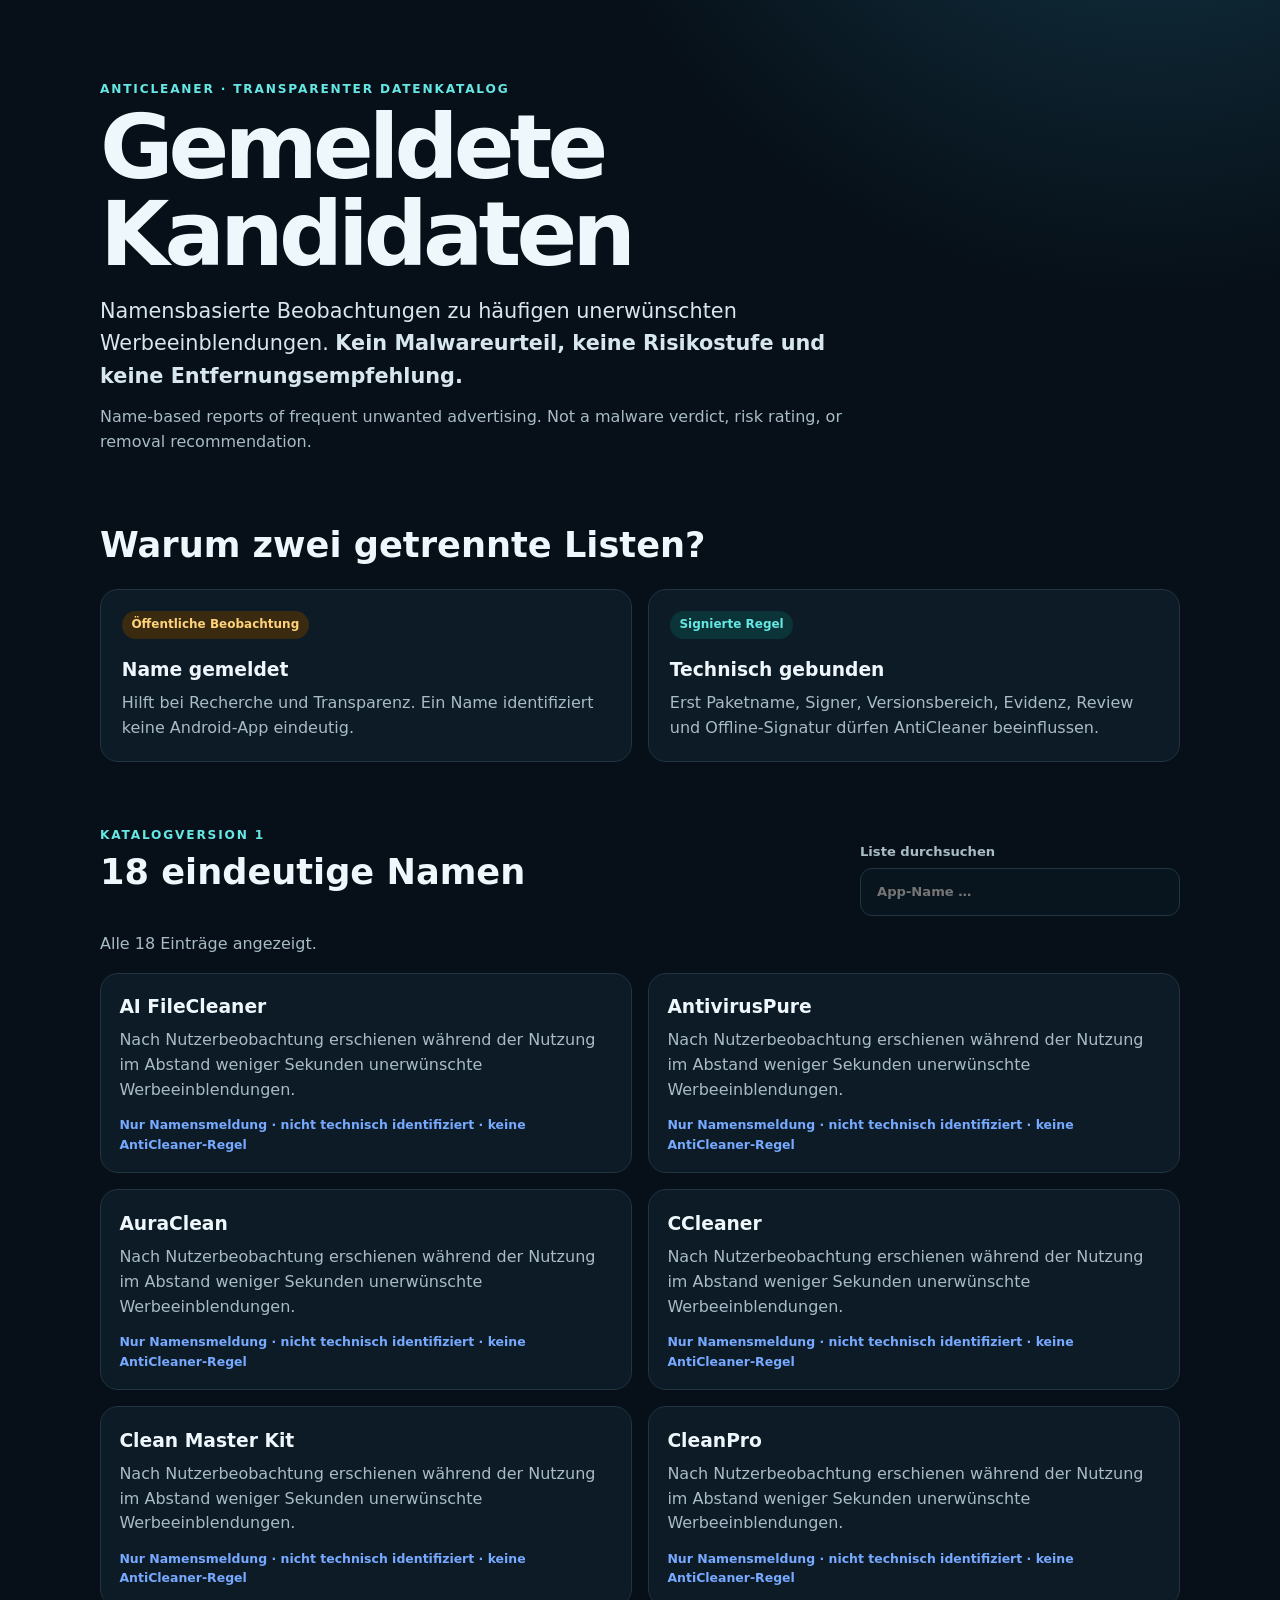
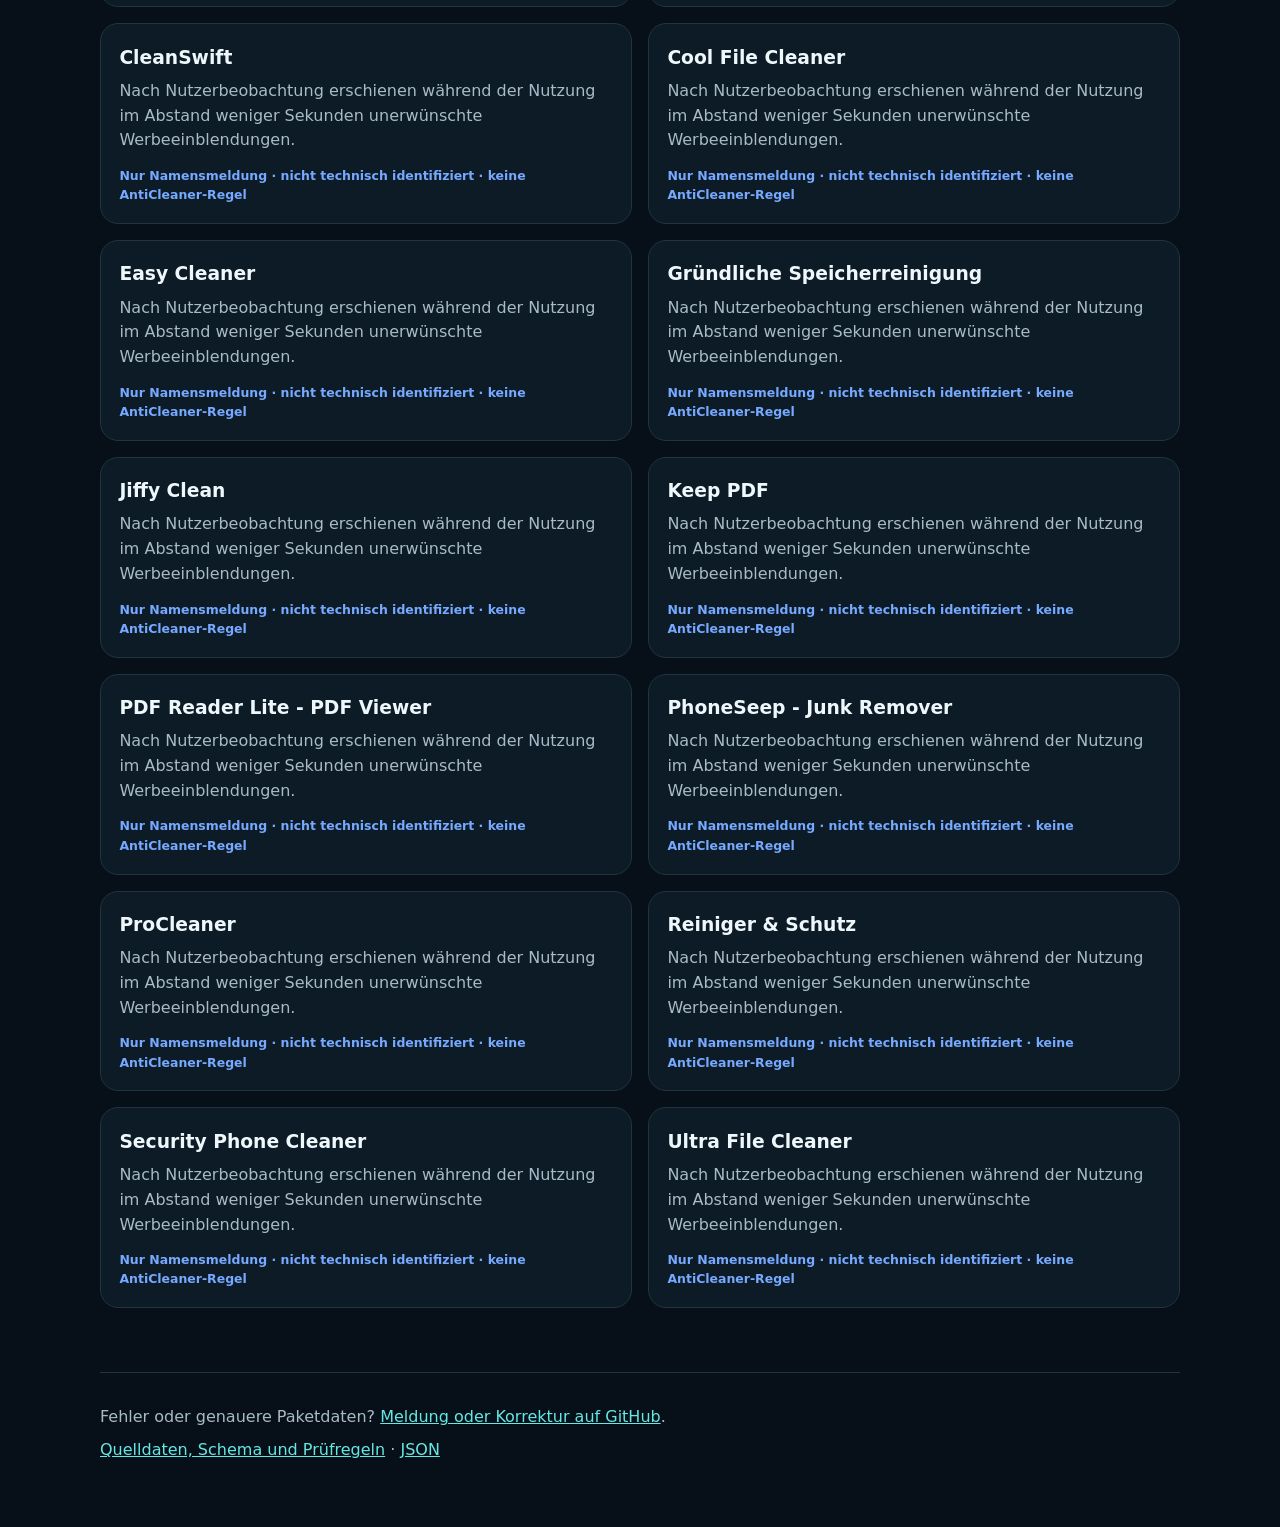
==== docs/index.html @ 697cf8f8 "feat: publish transparent app observation catalog" ====
<!doctype html><html lang="de"><head><meta charset="utf-8"><meta name="viewport" content="width=device-width,initial-scale=1"><meta name="description" content="Transparente AntiCleaner-Beobachtungsliste. Kein Malwareurteil."><meta http-equiv="Content-Security-Policy" content="default-src 'self';script-src 'self';style-src 'self';connect-src 'self';img-src 'self' data:;object-src 'none';base-uri 'none';form-action 'none'"><title>AntiCleaner – gemeldete Kandidaten</title><link rel="stylesheet" href="styles.css"><script src="app.js" defer></script></head><body><header><p class="eyebrow">ANTICLEANER · TRANSPARENTER DATENKATALOG</p><h1>Gemeldete Kandidaten</h1><p class="lead">Namensbasierte Beobachtungen zu häufigen unerwünschten Werbeeinblendungen. <strong>Kein Malwareurteil, keine Risikostufe und keine Entfernungsempfehlung.</strong></p><p class="english">Name-based reports of frequent unwanted advertising. Not a malware verdict, risk rating, or removal recommendation.</p></header><main><section class="boundary" aria-labelledby="boundary-title"><h2 id="boundary-title">Warum zwei getrennte Listen?</h2><div class="boundary-grid"><article><span class="badge report">Öffentliche Beobachtung</span><h3>Name gemeldet</h3><p>Hilft bei Recherche und Transparenz. Ein Name identifiziert keine Android-App eindeutig.</p></article><article><span class="badge rule">Signierte Regel</span><h3>Technisch gebunden</h3><p>Erst Paketname, Signer, Versionsbereich, Evidenz, Review und Offline-Signatur dürfen AntiCleaner beeinflussen.</p></article></div></section><section aria-labelledby="catalog-title"><div class="catalog-heading"><div><p class="eyebrow">KATALOGVERSION <span id="version">–</span></p><h2 id="catalog-title"><span id="count">–</span> eindeutige Namen</h2></div><label for="search">Liste durchsuchen<input id="search" type="search" autocomplete="off" placeholder="App-Name …"></label></div><p id="status" role="status" aria-live="polite">Katalog wird geladen …</p><ul id="catalog" class="catalog" aria-label="Gemeldete App-Namen"></ul></section></main><footer><p>Fehler oder genauere Paketdaten? <a href="https://github.com/kiweidi/anticleaner-rules/issues/new/choose">Meldung oder Korrektur auf GitHub</a>.</p><p><a href="https://github.com/kiweidi/anticleaner-rules">Quelldaten, Schema und Prüfregeln</a> · <a href="data/reported-candidates.v1.json">JSON</a></p></footer></body></html>
---- docs/styles.css ----
:root{color-scheme:dark;--bg:#071018;--card:#0d1b26;--line:#203442;--text:#eef7fb;--muted:#a8bbc6;--cyan:#65e7e4;--blue:#76a9ff;--amber:#ffd27a}*{box-sizing:border-box}body{margin:0;background:radial-gradient(circle at 90% -10%,#153c4f 0,transparent 38rem),var(--bg);color:var(--text);font:16px/1.55 system-ui,-apple-system,"Segoe UI",sans-serif}header,main,footer{width:min(1080px,calc(100% - 2rem));margin-inline:auto}header{padding:5rem 0 2.5rem}h1{max-width:760px;margin:.3rem 0 1rem;font-size:clamp(2.7rem,8vw,5.6rem);line-height:.98;letter-spacing:-.055em}h2{margin:0 0 1rem;font-size:clamp(1.5rem,3vw,2.2rem)}h3{margin:0 0 .45rem}p{margin:0}.lead{max-width:760px;color:#d7e7ed;font-size:clamp(1.05rem,2vw,1.3rem)}.english{max-width:760px;margin-top:.8rem;color:var(--muted)}.eyebrow{color:var(--cyan);font-size:.76rem;font-weight:750;letter-spacing:.15em}.boundary{margin:1.5rem 0 4rem}.boundary-grid,.catalog{display:grid;grid-template-columns:repeat(2,minmax(0,1fr));gap:1rem}.boundary article,.catalog li{border:1px solid var(--line);background:var(--card);border-radius:18px}.boundary article{padding:1.3rem}.boundary article p,.catalog li>p{color:var(--muted)}.badge{display:inline-block;margin-bottom:1rem;padding:.3rem .6rem;border-radius:999px;font-size:.75rem;font-weight:700}.report{color:var(--amber);background:#3a2b10}.rule{color:var(--cyan);background:#0b3438}.catalog-heading{display:flex;align-items:end;justify-content:space-between;gap:1.5rem}label{color:var(--muted);font-size:.82rem;font-weight:650}input{display:block;width:min(320px,80vw);margin-top:.35rem;padding:.8rem 1rem;border:1px solid var(--line);border-radius:12px;background:#09151e;color:var(--text);font:inherit}input:focus{outline:2px solid var(--cyan);outline-offset:2px}#status{margin:1rem 0;color:var(--muted)}.catalog{margin:0;padding:0;list-style:none}.catalog li{padding:1.15rem}.catalog .identity-boundary{margin-top:.8rem;color:var(--blue);font-size:.78rem;font-weight:650}footer{margin-top:4rem;padding:2rem 0 4rem;border-top:1px solid var(--line);color:var(--muted)}footer p+p{margin-top:.5rem}a{color:var(--cyan)}@media(max-width:700px){header{padding-top:3rem}.boundary-grid,.catalog{grid-template-columns:1fr}.catalog-heading{align-items:stretch;flex-direction:column}input{width:100%}}
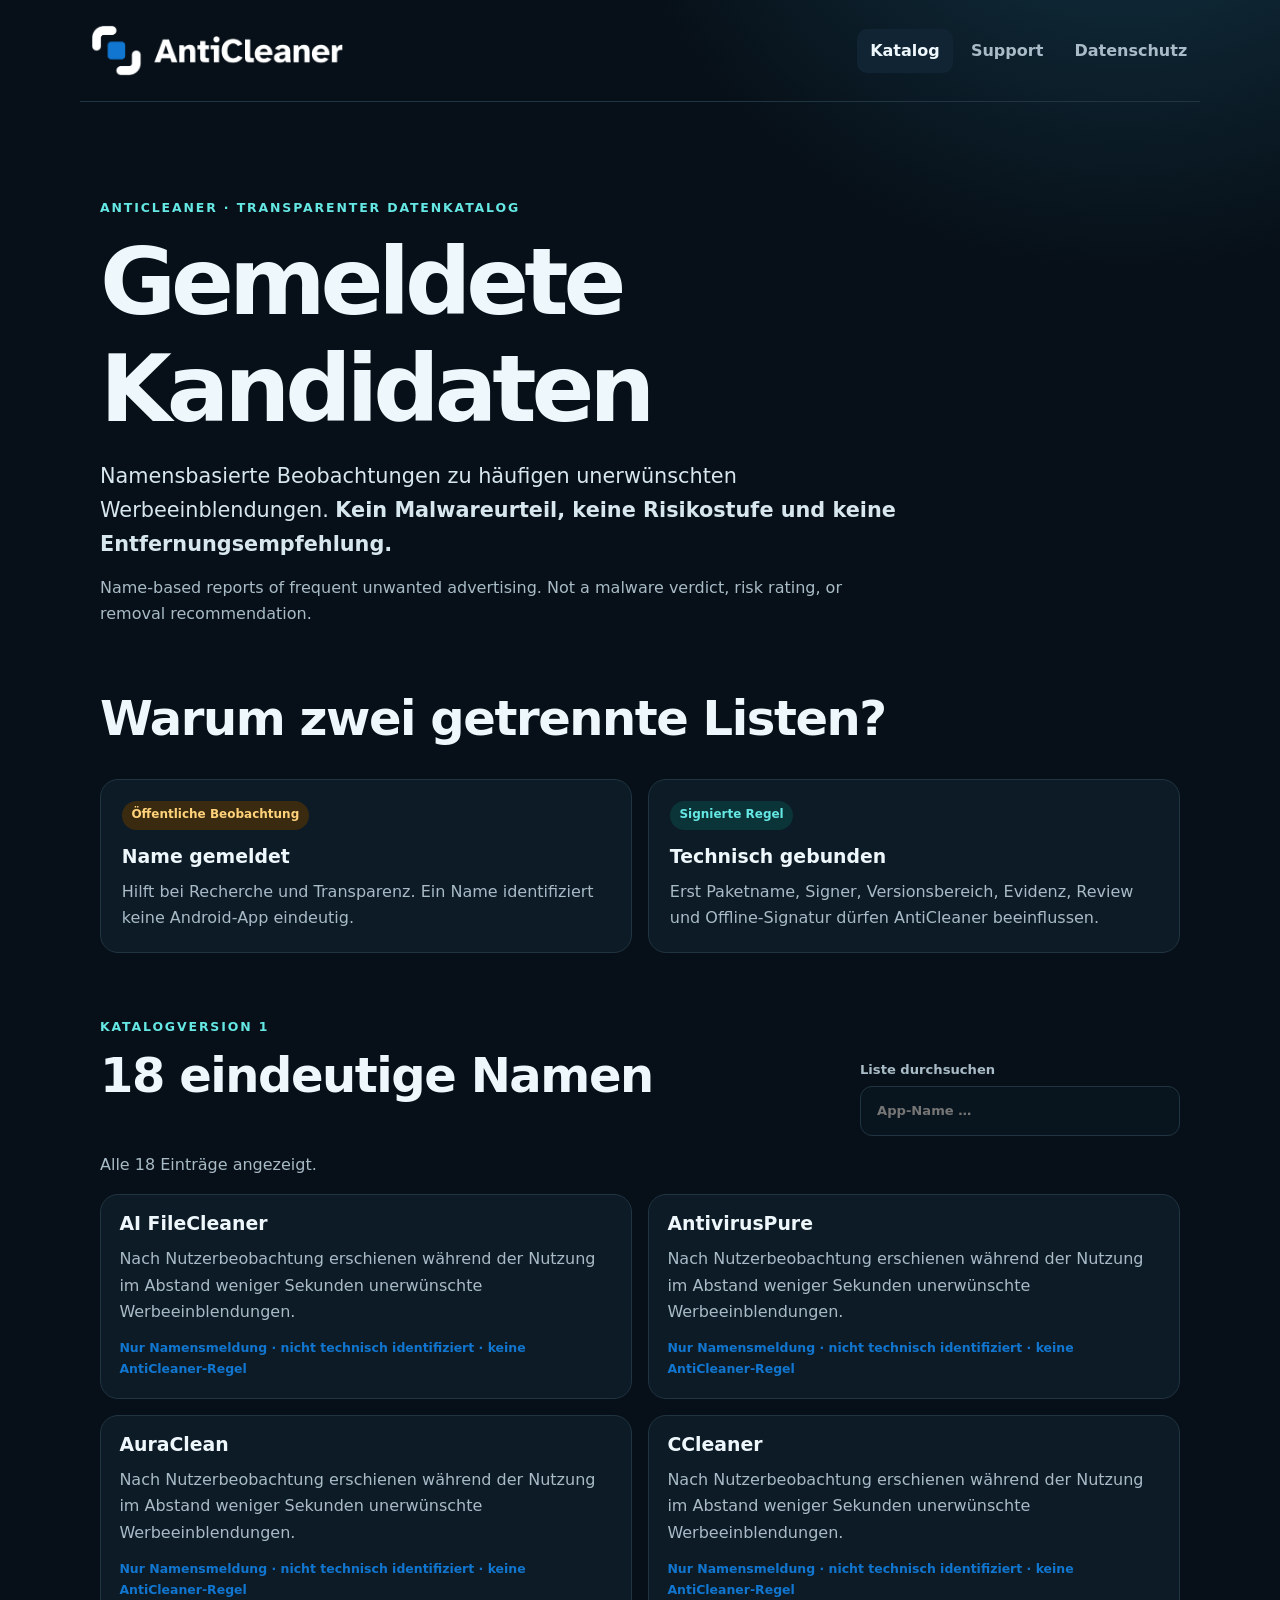
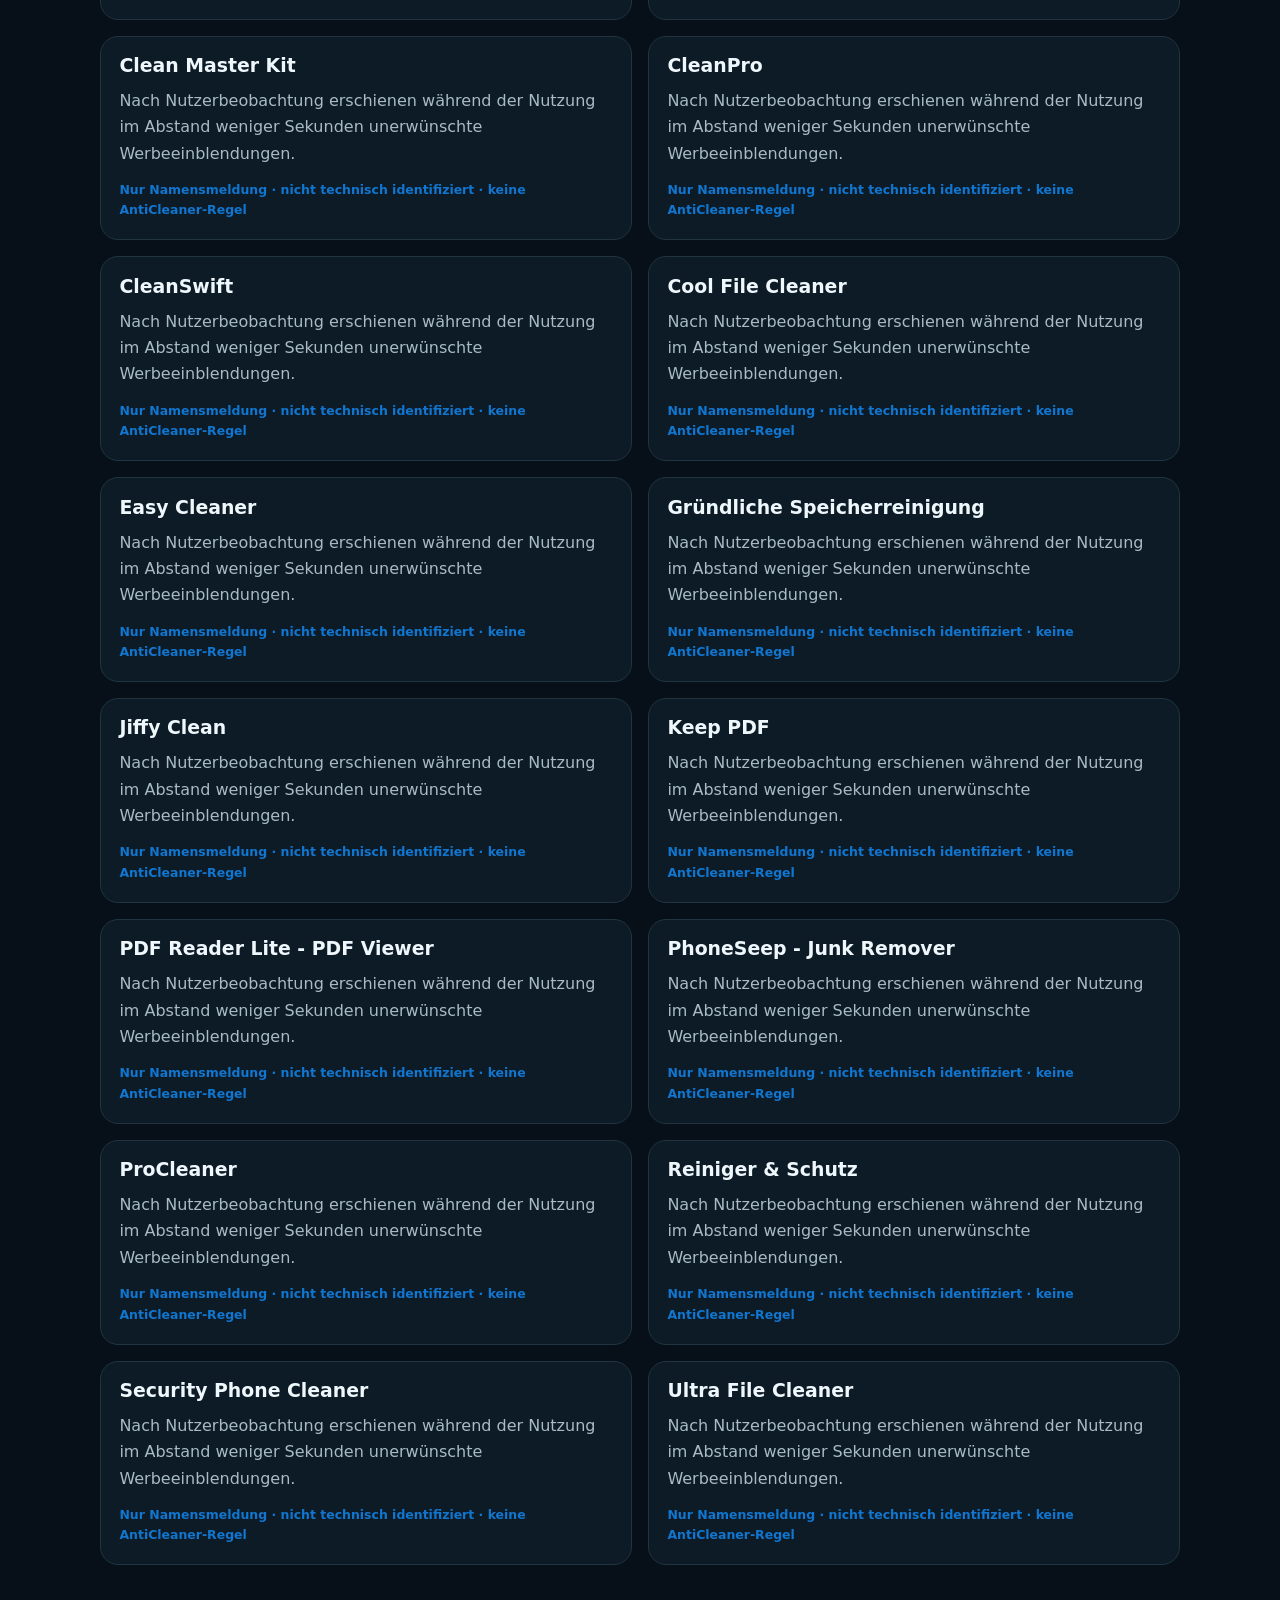
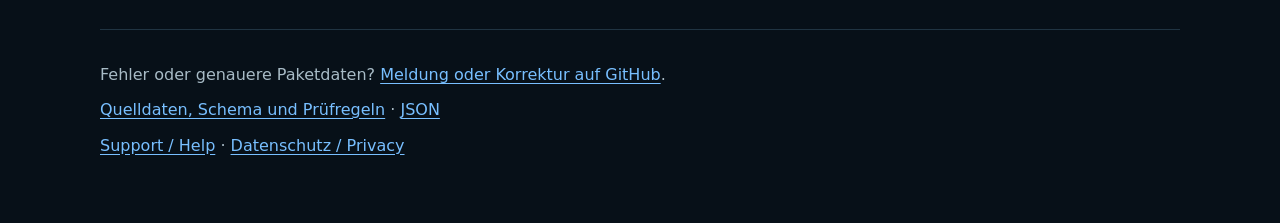
==== commit 5925f973: "feat(site): add AntiCleaner privacy and support pages" ====
--- a/docs/index.html
+++ b/docs/index.html
@@ -1 +1 @@
-<!doctype html><html lang="de"><head><meta charset="utf-8"><meta name="viewport" content="width=device-width,initial-scale=1"><meta name="description" content="Transparente AntiCleaner-Beobachtungsliste. Kein Malwareurteil."><meta http-equiv="Content-Security-Policy" content="default-src 'self';script-src 'self';style-src 'self';connect-src 'self';img-src 'self' data:;object-src 'none';base-uri 'none';form-action 'none'"><title>AntiCleaner – gemeldete Kandidaten</title><link rel="stylesheet" href="styles.css"><script src="app.js" defer></script></head><body><header><p class="eyebrow">ANTICLEANER · TRANSPARENTER DATENKATALOG</p><h1>Gemeldete Kandidaten</h1><p class="lead">Namensbasierte Beobachtungen zu häufigen unerwünschten Werbeeinblendungen. <strong>Kein Malwareurteil, keine Risikostufe und keine Entfernungsempfehlung.</strong></p><p class="english">Name-based reports of frequent unwanted advertising. Not a malware verdict, risk rating, or removal recommendation.</p></header><main><section class="boundary" aria-labelledby="boundary-title"><h2 id="boundary-title">Warum zwei getrennte Listen?</h2><div class="boundary-grid"><article><span class="badge report">Öffentliche Beobachtung</span><h3>Name gemeldet</h3><p>Hilft bei Recherche und Transparenz. Ein Name identifiziert keine Android-App eindeutig.</p></article><article><span class="badge rule">Signierte Regel</span><h3>Technisch gebunden</h3><p>Erst Paketname, Signer, Versionsbereich, Evidenz, Review und Offline-Signatur dürfen AntiCleaner beeinflussen.</p></article></div></section><section aria-labelledby="catalog-title"><div class="catalog-heading"><div><p class="eyebrow">KATALOGVERSION <span id="version">–</span></p><h2 id="catalog-title"><span id="count">–</span> eindeutige Namen</h2></div><label for="search">Liste durchsuchen<input id="search" type="search" autocomplete="off" placeholder="App-Name …"></label></div><p id="status" role="status" aria-live="polite">Katalog wird geladen …</p><ul id="catalog" class="catalog" aria-label="Gemeldete App-Namen"></ul></section></main><footer><p>Fehler oder genauere Paketdaten? <a href="https://github.com/kiweidi/anticleaner-rules/issues/new/choose">Meldung oder Korrektur auf GitHub</a>.</p><p><a href="https://github.com/kiweidi/anticleaner-rules">Quelldaten, Schema und Prüfregeln</a> · <a href="data/reported-candidates.v1.json">JSON</a></p></footer></body></html>
+<!doctype html><html lang="de"><head><meta charset="utf-8"><meta name="viewport" content="width=device-width,initial-scale=1"><meta name="description" content="Transparente AntiCleaner-Beobachtungsliste. Kein Malwareurteil."><meta http-equiv="Content-Security-Policy" content="default-src 'self';script-src 'self';style-src 'self';connect-src 'self';img-src 'self' data:;object-src 'none';base-uri 'none';form-action 'none'"><title>AntiCleaner – gemeldete Kandidaten</title><link rel="icon" href="assets/anticleaner-app-icon.png"><link rel="stylesheet" href="styles.css"><link rel="stylesheet" href="legal.css"><script src="app.js" defer></script></head><body><nav class="site-nav catalog-site-nav" aria-label="Hauptnavigation"><a class="brand" href="index.html" aria-label="AntiCleaner Startseite"><img src="assets/anticleaner-logo-dark.png" alt="" width="1100" height="280"></a><div class="nav-links"><a href="index.html" aria-current="page">Katalog</a><a href="support.html">Support</a><a href="privacy.html">Datenschutz</a></div></nav><header><p class="eyebrow">ANTICLEANER · TRANSPARENTER DATENKATALOG</p><h1>Gemeldete Kandidaten</h1><p class="lead">Namensbasierte Beobachtungen zu häufigen unerwünschten Werbeeinblendungen. <strong>Kein Malwareurteil, keine Risikostufe und keine Entfernungsempfehlung.</strong></p><p class="english">Name-based reports of frequent unwanted advertising. Not a malware verdict, risk rating, or removal recommendation.</p></header><main><section class="boundary" aria-labelledby="boundary-title"><h2 id="boundary-title">Warum zwei getrennte Listen?</h2><div class="boundary-grid"><article><span class="badge report">Öffentliche Beobachtung</span><h3>Name gemeldet</h3><p>Hilft bei Recherche und Transparenz. Ein Name identifiziert keine Android-App eindeutig.</p></article><article><span class="badge rule">Signierte Regel</span><h3>Technisch gebunden</h3><p>Erst Paketname, Signer, Versionsbereich, Evidenz, Review und Offline-Signatur dürfen AntiCleaner beeinflussen.</p></article></div></section><section aria-labelledby="catalog-title"><div class="catalog-heading"><div><p class="eyebrow">KATALOGVERSION <span id="version">–</span></p><h2 id="catalog-title"><span id="count">–</span> eindeutige Namen</h2></div><label for="search">Liste durchsuchen<input id="search" type="search" autocomplete="off" placeholder="App-Name …"></label></div><p id="status" role="status" aria-live="polite">Katalog wird geladen …</p><ul id="catalog" class="catalog" aria-label="Gemeldete App-Namen"></ul></section></main><footer><p>Fehler oder genauere Paketdaten? <a href="https://github.com/kiweidi/anticleaner-rules/issues/new/choose">Meldung oder Korrektur auf GitHub</a>.</p><p><a href="https://github.com/kiweidi/anticleaner-rules">Quelldaten, Schema und Prüfregeln</a> · <a href="data/reported-candidates.v1.json">JSON</a></p><p class="catalog-footer-links"><a href="support.html">Support / Help</a> · <a href="privacy.html">Datenschutz / Privacy</a></p></footer></body></html>
--- a/docs/legal.css
+++ b/docs/legal.css
@@ -0,0 +1,173 @@
+:root {
+  color-scheme: dark;
+  --bg: #071018;
+  --surface: #0d1b26;
+  --surface-soft: #102433;
+  --line: #203442;
+  --text: #eef7fb;
+  --muted: #a8bbc6;
+  --blue: #1176d0;
+  --blue-light: #78bfff;
+  --cyan: #65e7e4;
+  --amber: #ffd27a;
+  --green: #83e6b0;
+}
+
+* { box-sizing: border-box; }
+html { scroll-behavior: smooth; }
+body {
+  margin: 0;
+  background: radial-gradient(circle at 88% -8%, #153c4f 0, transparent 34rem), var(--bg);
+  color: var(--text);
+  font: 16px/1.65 system-ui, -apple-system, "Segoe UI", sans-serif;
+}
+a { color: var(--blue-light); text-underline-offset: .2em; }
+a:hover { color: var(--cyan); }
+a:focus-visible, summary:focus-visible {
+  outline: 3px solid var(--cyan);
+  outline-offset: 4px;
+  border-radius: 4px;
+}
+.skip-link {
+  position: absolute;
+  top: 0;
+  left: .75rem;
+  z-index: 10;
+  padding: .7rem 1rem;
+  border-radius: 10px;
+  background: var(--text);
+  color: var(--bg);
+  transform: translateY(-180%);
+}
+.skip-link:focus { top: .75rem; transform: none; }
+.site-nav, .page-hero, .legal-layout, .site-footer {
+  width: min(1120px, calc(100% - 2rem));
+  margin-inline: auto;
+}
+.site-nav {
+  min-height: 76px;
+  display: flex;
+  align-items: center;
+  justify-content: space-between;
+  gap: 1.5rem;
+  padding-block: .9rem;
+  border-bottom: 1px solid var(--line);
+}
+.brand { display: inline-flex; min-height: 48px; align-items: center; }
+.brand img { display: block; width: clamp(190px, 26vw, 275px); height: auto; }
+.nav-links { display: flex; flex-wrap: wrap; justify-content: flex-end; gap: .35rem; }
+.nav-links a {
+  min-height: 44px;
+  display: inline-flex;
+  align-items: center;
+  padding: .55rem .8rem;
+  border-radius: 10px;
+  color: var(--muted);
+  text-decoration: none;
+  font-weight: 700;
+}
+.nav-links a:hover, .nav-links a[aria-current="page"] {
+  background: var(--surface-soft);
+  color: var(--text);
+}
+.page-hero { padding: clamp(3rem, 8vw, 6rem) 0 2.5rem; }
+.eyebrow, .language-label {
+  margin: 0 0 .65rem;
+  color: var(--cyan);
+  font-size: .78rem;
+  font-weight: 800;
+  letter-spacing: .15em;
+}
+h1, h2, h3 { line-height: 1.15; text-wrap: balance; overflow-wrap: anywhere; }
+h1 {
+  max-width: 850px;
+  margin: 0 0 1rem;
+  font-size: clamp(2.8rem, 8vw, 5.8rem);
+  letter-spacing: -.055em;
+}
+h1 span { color: var(--blue-light); }
+h2 { margin: 0 0 2rem; font-size: clamp(2rem, 4vw, 3rem); letter-spacing: -.03em; }
+h3 { margin: 0 0 .7rem; font-size: 1.18rem; }
+p, ul, ol { margin-top: 0; }
+.lead { max-width: 800px; color: #d7e7ed; font-size: clamp(1.08rem, 2vw, 1.3rem); }
+.updated { margin: 1rem 0 0; color: var(--muted); font-size: .9rem; }
+.language-links { display: flex; gap: .7rem; margin-top: 1.4rem; }
+.language-links a {
+  min-height: 44px;
+  display: inline-flex;
+  align-items: center;
+  padding: .5rem .9rem;
+  border: 1px solid var(--line);
+  border-radius: 999px;
+  text-decoration: none;
+  font-weight: 750;
+}
+.legal-layout {
+  display: grid;
+  grid-template-columns: repeat(2, minmax(0, 1fr));
+  gap: 1.25rem;
+  align-items: start;
+}
+.legal-layout article {
+  min-width: 0;
+  padding: clamp(1.25rem, 3vw, 2rem);
+  border: 1px solid var(--line);
+  border-radius: 22px;
+  background: color-mix(in srgb, var(--surface) 94%, transparent);
+}
+.legal-layout section[lang] { hyphens: auto; }
+.legal-layout section + section { margin-top: 2rem; }
+.legal-layout li + li { margin-top: .45rem; }
+.callout { padding: 1.15rem; border-radius: 14px; background: var(--surface-soft); }
+.callout.good { border-left: 4px solid var(--green); }
+.callout.caution { border-left: 4px solid var(--amber); }
+.steps { padding-left: 1.35rem; }
+.steps li { padding-left: .35rem; }
+details { border-top: 1px solid var(--line); }
+details:last-of-type { border-bottom: 1px solid var(--line); }
+summary {
+  min-height: 52px;
+  display: flex;
+  align-items: center;
+  cursor: pointer;
+  font-weight: 750;
+}
+details p { padding: 0 0 1rem; color: var(--muted); }
+.button {
+  min-height: 48px;
+  display: inline-flex;
+  align-items: center;
+  padding: .7rem 1rem;
+  border-radius: 12px;
+  background: var(--blue);
+  color: white;
+  text-decoration: none;
+  font-weight: 800;
+}
+.button:hover { background: #1689ef; color: white; }
+.site-footer { margin-top: 3rem; padding: 2rem 0 3rem; border-top: 1px solid var(--line); color: var(--muted); }
+.site-footer p { margin-bottom: .5rem; }
+
+/* Shared additions for the existing catalog landing page. */
+.catalog-site-nav { margin-bottom: 1rem; }
+.catalog-footer-links { margin-top: .6rem; }
+
+@media (max-width: 760px) {
+  .site-nav { align-items: flex-start; flex-direction: column; gap: .5rem; }
+  .nav-links { width: 100%; justify-content: flex-start; }
+  .nav-links a { flex: 1 1 auto; justify-content: center; }
+  .legal-layout { grid-template-columns: 1fr; }
+  .page-hero { padding-top: 2.6rem; }
+}
+
+@media (max-width: 390px) {
+  body { font-size: 15.5px; }
+  .site-nav, .page-hero, .legal-layout, .site-footer { width: min(100% - 1.2rem, 1120px); }
+  .brand img { width: 200px; }
+  .nav-links { gap: .2rem; }
+  .nav-links a { padding-inline: .45rem; }
+  .legal-layout article { padding: 1rem; border-radius: 16px; }
+}
+@media (max-width: 360px) {
+  .legal-layout h2 { font-size: 1.5rem; }
+}
